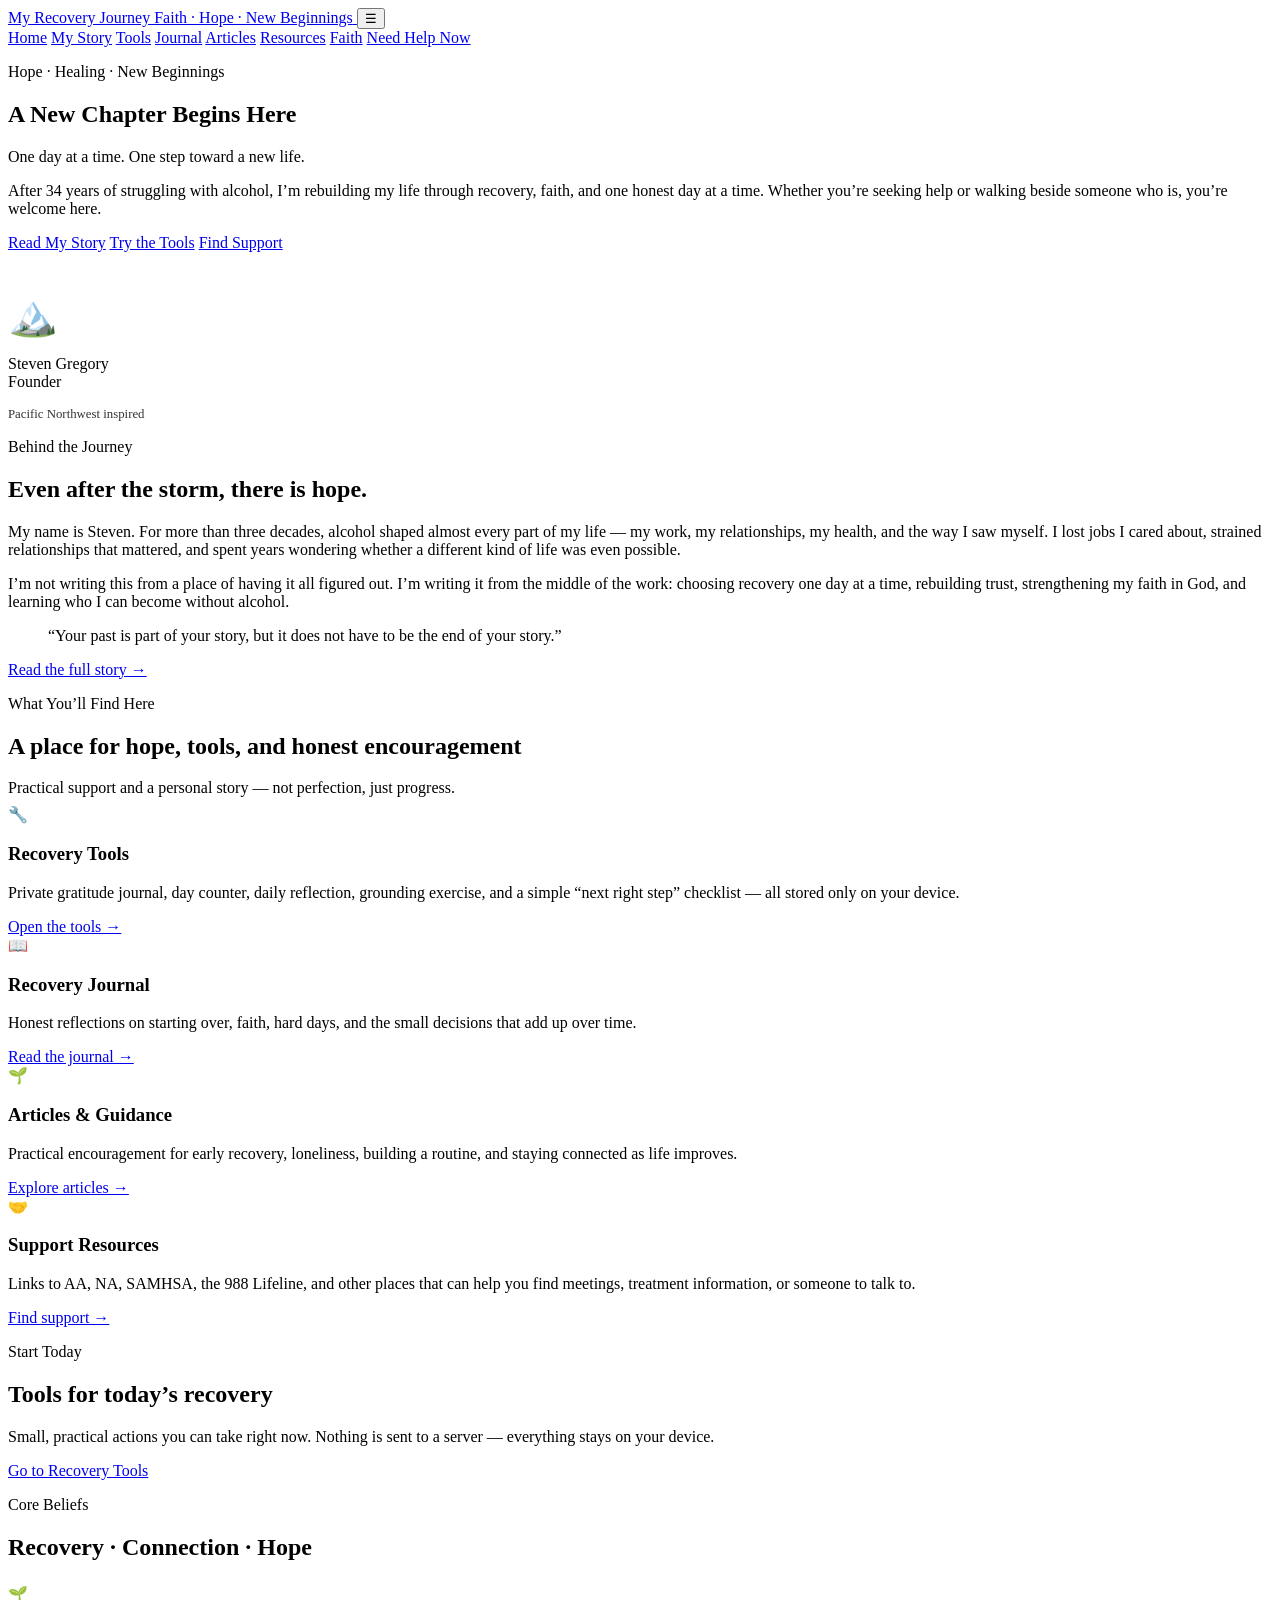
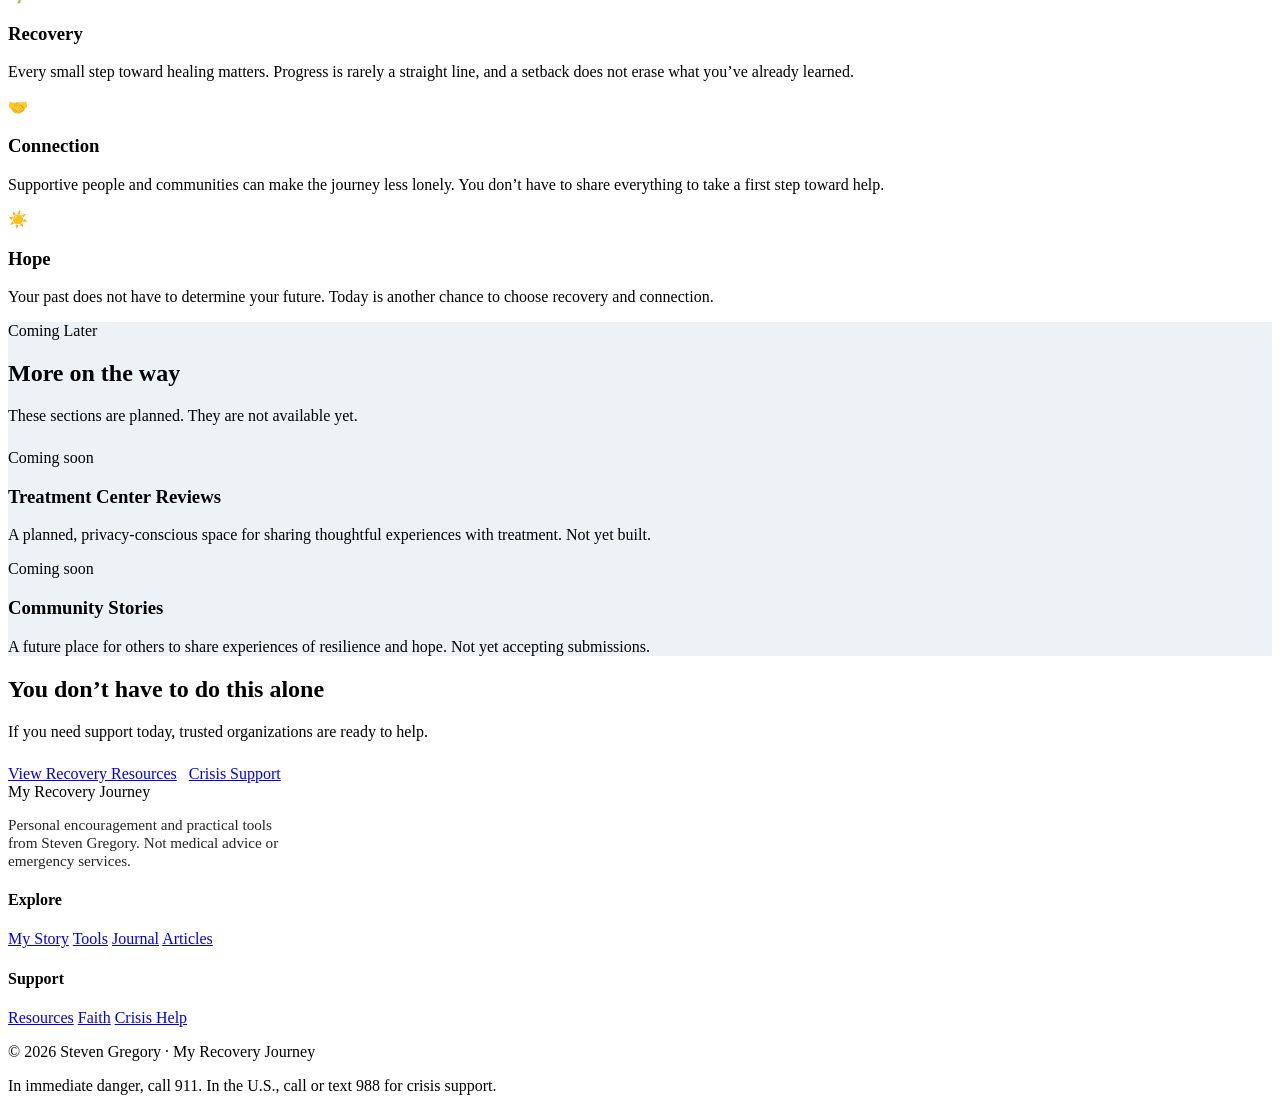
==== index.html @ 83e6e10f "Add files via upload" ====
<!DOCTYPE html>
<html lang="en">
<head>
  <meta charset="UTF-8" />
  <meta name="viewport" content="width=device-width, initial-scale=1" />
  <title>My Recovery Journey | Steven Gregory</title>
  <meta name="description" content="After 34 years with alcohol, Steven is rebuilding his life through recovery, faith, and one honest day at a time. Practical tools, personal story, and resources." />
  <link rel="stylesheet" href="css/styles.css" />
</head>
<body>
  <header class="site-header">
    <div class="container header-inner">
      <a href="index.html" class="logo">
        My Recovery Journey
        <span>Faith · Hope · New Beginnings</span>
      </a>
      <button class="nav-toggle" aria-label="Menu" aria-expanded="false">☰</button>
      <nav class="main-nav">
        <a href="index.html">Home</a>
        <a href="my-journey.html">My Story</a>
        <a href="recovery-tools.html">Tools</a>
        <a href="journal.html">Journal</a>
        <a href="articles.html">Articles</a>
        <a href="resources.html">Resources</a>
        <a href="faith.html">Faith</a>
        <a href="resources.html#crisis" class="crisis-btn">Need Help Now</a>
      </nav>
    </div>
  </header>

  <section class="hero">
    <div class="container hero-content">
      <p class="hero-tag">Hope · Healing · New Beginnings</p>
      <h1>A New Chapter Begins Here</h1>
      <p class="tagline">One day at a time. One step toward a new life.</p>
      <p class="intro">
        After 34 years of struggling with alcohol, I’m rebuilding my life through recovery, faith, and one honest day at a time. Whether you’re seeking help or walking beside someone who is, you’re welcome here.
      </p>
      <div class="hero-actions">
        <a href="my-journey.html" class="btn btn-primary">Read My Story</a>
        <a href="recovery-tools.html" class="btn btn-secondary">Try the Tools</a>
        <a href="resources.html" class="btn btn-secondary">Find Support</a>
      </div>
    </div>
  </section>

  <section class="story-section">
    <div class="container">
      <div class="story-grid">
        <div class="story-photo">
          <div class="placeholder">
            <p style="font-size:2.5rem;margin-bottom:0.5rem;">🏔️</p>
            <p>Steven Gregory<br />Founder</p>
            <p style="font-size:0.8rem;margin-top:0.75rem;opacity:0.8;">Pacific Northwest inspired</p>
          </div>
        </div>
        <div class="story-content">
          <p class="section-label">Behind the Journey</p>
          <h2>Even after the storm, there is hope.</h2>
          <p>
            My name is Steven. For more than three decades, alcohol shaped almost every part of my life — my work, my relationships, my health, and the way I saw myself. I lost jobs I cared about, strained relationships that mattered, and spent years wondering whether a different kind of life was even possible.
          </p>
          <p>
            I’m not writing this from a place of having it all figured out. I’m writing it from the middle of the work: choosing recovery one day at a time, rebuilding trust, strengthening my faith in God, and learning who I can become without alcohol.
          </p>
          <blockquote>
            “Your past is part of your story, but it does not have to be the end of your story.”
          </blockquote>
          <a href="my-journey.html" class="btn btn-outline">Read the full story →</a>
        </div>
      </div>
    </div>
  </section>

  <section>
    <div class="container">
      <p class="section-label text-center">What You’ll Find Here</p>
      <h2 class="text-center">A place for hope, tools, and honest encouragement</h2>
      <p class="lead text-center" style="margin: 0 auto 0.5rem;">Practical support and a personal story — not perfection, just progress.</p>

      <div class="card-grid">
        <div class="card">
          <div class="card-icon">🔧</div>
          <h3>Recovery Tools</h3>
          <p>Private gratitude journal, day counter, daily reflection, grounding exercise, and a simple “next right step” checklist — all stored only on your device.</p>
          <a href="recovery-tools.html" class="card-link">Open the tools →</a>
        </div>
        <div class="card">
          <div class="card-icon">📖</div>
          <h3>Recovery Journal</h3>
          <p>Honest reflections on starting over, faith, hard days, and the small decisions that add up over time.</p>
          <a href="journal.html" class="card-link">Read the journal →</a>
        </div>
        <div class="card">
          <div class="card-icon">🌱</div>
          <h3>Articles &amp; Guidance</h3>
          <p>Practical encouragement for early recovery, loneliness, building a routine, and staying connected as life improves.</p>
          <a href="articles.html" class="card-link">Explore articles →</a>
        </div>
        <div class="card">
          <div class="card-icon">🤝</div>
          <h3>Support Resources</h3>
          <p>Links to AA, NA, SAMHSA, the 988 Lifeline, and other places that can help you find meetings, treatment information, or someone to talk to.</p>
          <a href="resources.html" class="card-link">Find support →</a>
        </div>
      </div>
    </div>
  </section>

  <section class="tools-section">
    <div class="container">
      <p class="section-label">Start Today</p>
      <h2>Tools for today’s recovery</h2>
      <p class="lead">Small, practical actions you can take right now. Nothing is sent to a server — everything stays on your device.</p>
      <div class="mt-3">
        <a href="recovery-tools.html" class="btn btn-primary">Go to Recovery Tools</a>
      </div>
    </div>
  </section>

  <section>
    <div class="container">
      <p class="section-label">Core Beliefs</p>
      <h2>Recovery · Connection · Hope</h2>
      <div class="card-grid" style="margin-top:1.5rem;">
        <div class="card">
          <div class="card-icon">🌱</div>
          <h3>Recovery</h3>
          <p>Every small step toward healing matters. Progress is rarely a straight line, and a setback does not erase what you’ve already learned.</p>
        </div>
        <div class="card">
          <div class="card-icon">🤝</div>
          <h3>Connection</h3>
          <p>Supportive people and communities can make the journey less lonely. You don’t have to share everything to take a first step toward help.</p>
        </div>
        <div class="card">
          <div class="card-icon">☀️</div>
          <h3>Hope</h3>
          <p>Your past does not have to determine your future. Today is another chance to choose recovery and connection.</p>
        </div>
      </div>
    </div>
  </section>

  <section style="background:#edf2f7;">
    <div class="container text-center">
      <p class="section-label">Coming Later</p>
      <h2>More on the way</h2>
      <p class="lead" style="margin:0 auto 1.5rem;">These sections are planned. They are not available yet.</p>
      <div class="card-grid">
        <div class="card coming-soon">
          <span class="badge">Coming soon</span>
          <h3 class="mt-2">Treatment Center Reviews</h3>
          <p>A planned, privacy-conscious space for sharing thoughtful experiences with treatment. Not yet built.</p>
        </div>
        <div class="card coming-soon">
          <span class="badge">Coming soon</span>
          <h3 class="mt-2">Community Stories</h3>
          <p>A future place for others to share experiences of resilience and hope. Not yet accepting submissions.</p>
        </div>
      </div>
    </div>
  </section>

  <section>
    <div class="container text-center">
      <h2>You don’t have to do this alone</h2>
      <p class="lead" style="margin:0 auto 1.5rem;">If you need support today, trusted organizations are ready to help.</p>
      <a href="resources.html" class="btn btn-primary">View Recovery Resources</a>
      <a href="resources.html#crisis" class="btn btn-teal-outline" style="margin-left:0.5rem;">Crisis Support</a>
    </div>
  </section>

  <footer class="site-footer">
    <div class="container">
      <div class="footer-grid">
        <div>
          <div class="footer-brand">My Recovery Journey</div>
          <p style="font-size:0.95rem;opacity:0.85;max-width:280px;">
            Personal encouragement and practical tools from Steven Gregory. Not medical advice or emergency services.
          </p>
        </div>
        <div class="footer-links">
          <h4>Explore</h4>
          <a href="my-journey.html">My Story</a>
          <a href="recovery-tools.html">Tools</a>
          <a href="journal.html">Journal</a>
          <a href="articles.html">Articles</a>
        </div>
        <div class="footer-links">
          <h4>Support</h4>
          <a href="resources.html">Resources</a>
          <a href="faith.html">Faith</a>
          <a href="resources.html#crisis">Crisis Help</a>
        </div>
      </div>
      <div class="footer-bottom">
        <p>© 2026 Steven Gregory · My Recovery Journey</p>
        <p style="margin-top:0.35rem;">In immediate danger, call 911. In the U.S., call or text 988 for crisis support.</p>
      </div>
    </div>
  </footer>

  <script src="js/main.js"></script>
</body>
</html>
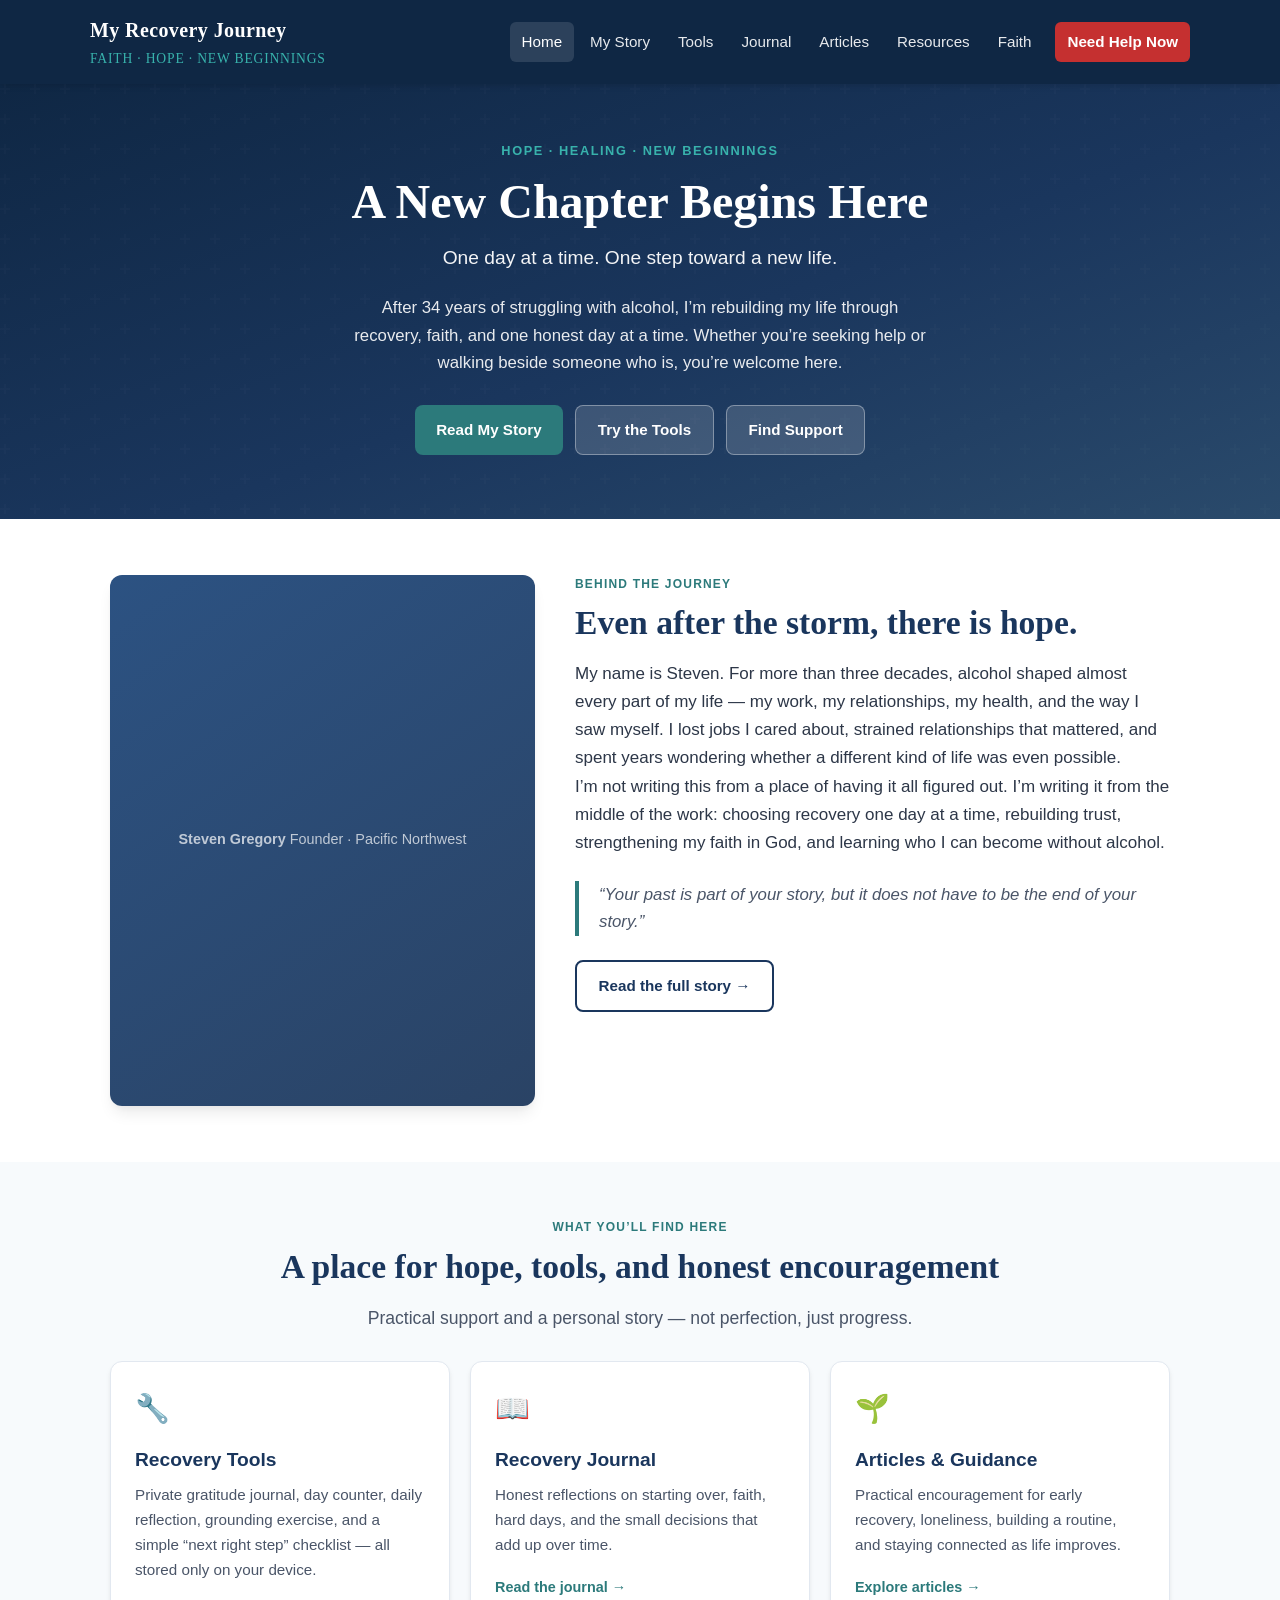
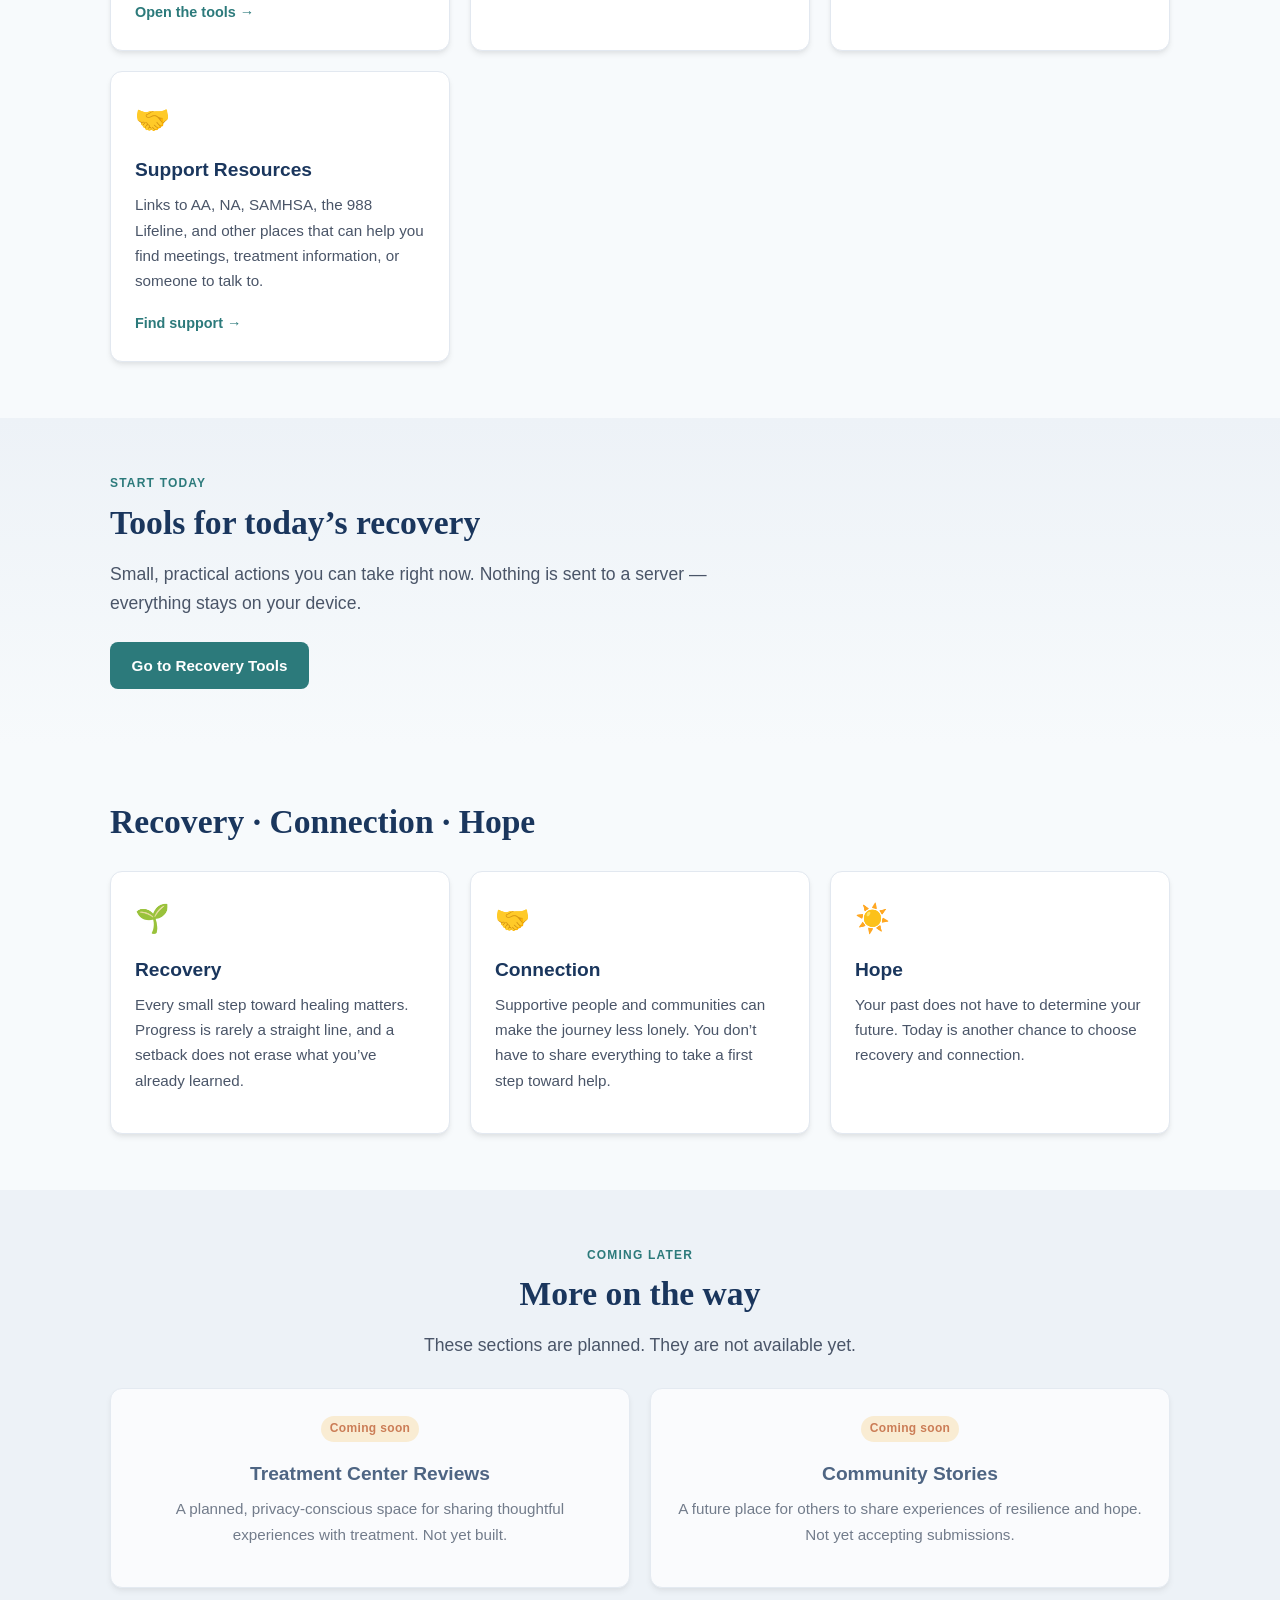
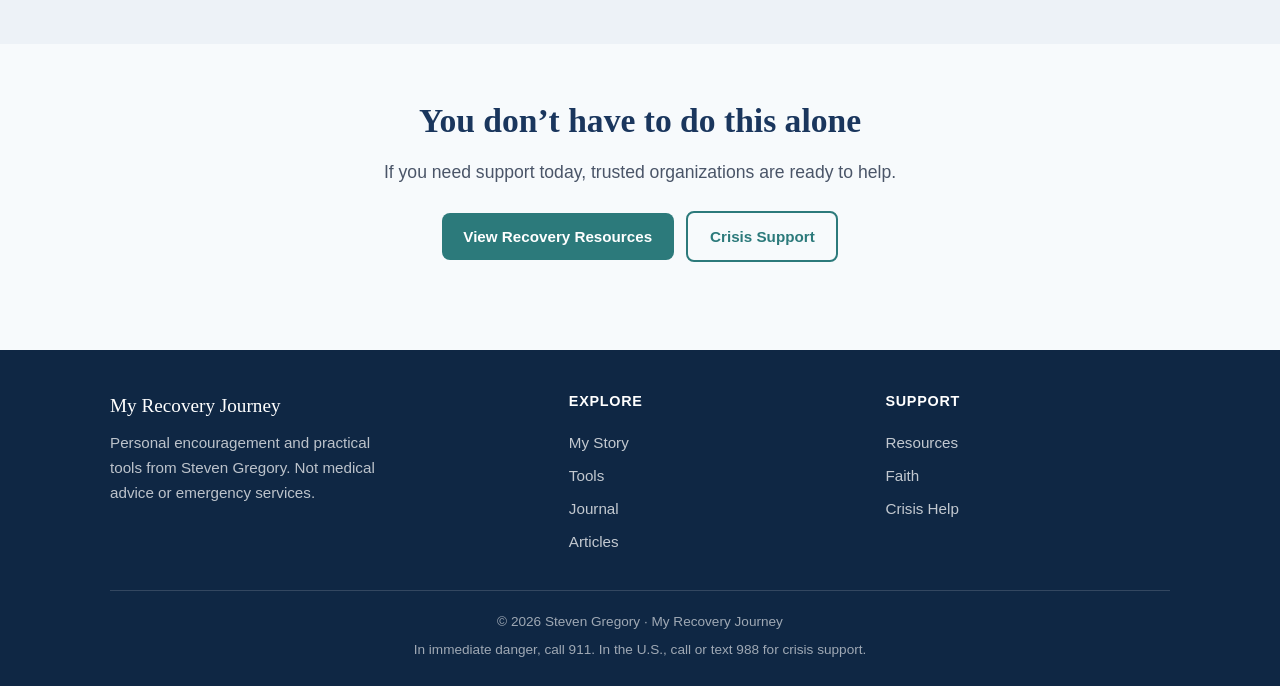
==== commit 50bd3534: "Add files via upload" ====
--- a/index.html
+++ b/index.html
@@ -48,10 +48,9 @@
     <div class="container">
       <div class="story-grid">
         <div class="story-photo">
-          <div class="placeholder">
-            <p style="font-size:2.5rem;margin-bottom:0.5rem;">🏔️</p>
-            <p>Steven Gregory<br />Founder</p>
-            <p style="font-size:0.8rem;margin-top:0.75rem;opacity:0.8;">Pacific Northwest inspired</p>
+          <div class="photo-caption">
+            <strong>Steven Gregory</strong>
+            Founder · Pacific Northwest
           </div>
         </div>
         <div class="story-content">
@@ -118,11 +117,10 @@
     </div>
   </section>
 
-  <section>
-    <div class="container">
-      <p class="section-label">Core Beliefs</p>
+  <section class="values-strip">
+    <div class="container">
       <h2>Recovery · Connection · Hope</h2>
-      <div class="card-grid" style="margin-top:1.5rem;">
+      <div class="card-grid">
         <div class="card">
           <div class="card-icon">🌱</div>
           <h3>Recovery</h3>
--- a/css/styles.css
+++ b/css/styles.css
@@ -0,0 +1,871 @@
+/* My Recovery Journey - Main Styles */
+
+:root {
+  --navy: #1a365d;
+  --navy-dark: #0f2744;
+  --teal: #2c7a7b;
+  --teal-light: #38b2ac;
+  --cream: #f7fafc;
+  --warm-white: #ffffff;
+  --text: #2d3748;
+  --text-muted: #4a5568;
+  --border: #e2e8f0;
+  --success: #276749;
+  --warning: #c05621;
+  --shadow: 0 4px 6px -1px rgba(0, 0, 0, 0.08), 0 2px 4px -1px rgba(0, 0, 0, 0.04);
+  --shadow-lg: 0 10px 15px -3px rgba(0, 0, 0, 0.08), 0 4px 6px -2px rgba(0, 0, 0, 0.04);
+  --radius: 12px;
+  --font-serif: "Georgia", "Times New Roman", serif;
+  --font-sans: -apple-system, BlinkMacSystemFont, "Segoe UI", Roboto, "Helvetica Neue", Arial, sans-serif;
+}
+
+* {
+  box-sizing: border-box;
+  margin: 0;
+  padding: 0;
+}
+
+html {
+  scroll-behavior: smooth;
+}
+
+body {
+  font-family: var(--font-sans);
+  color: var(--text);
+  background: var(--cream);
+  line-height: 1.65;
+  font-size: 17px;
+}
+
+img {
+  max-width: 100%;
+  height: auto;
+  display: block;
+}
+
+a {
+  color: var(--teal);
+  text-decoration: none;
+  transition: color 0.2s ease;
+}
+
+a:hover {
+  color: var(--navy);
+}
+
+/* ========== Layout ========== */
+
+.container {
+  width: 100%;
+  max-width: 1100px;
+  margin: 0 auto;
+  padding: 0 1.25rem;
+}
+
+.container-narrow {
+  max-width: 720px;
+}
+
+/* ========== Header / Nav ========== */
+
+.site-header {
+  background: var(--navy-dark);
+  color: white;
+  position: sticky;
+  top: 0;
+  z-index: 100;
+  box-shadow: var(--shadow);
+}
+
+.header-inner {
+  display: flex;
+  align-items: center;
+  justify-content: space-between;
+  padding: 0.85rem 0;
+  gap: 1rem;
+}
+
+.logo {
+  font-family: var(--font-serif);
+  font-size: 1.25rem;
+  font-weight: 600;
+  color: white;
+  letter-spacing: 0.02em;
+}
+
+.logo span {
+  color: var(--teal-light);
+  font-weight: 400;
+  font-size: 0.85rem;
+  display: block;
+  letter-spacing: 0.06em;
+  text-transform: uppercase;
+  margin-top: 1px;
+}
+
+.nav-toggle {
+  display: none;
+  background: transparent;
+  border: 1px solid rgba(255,255,255,0.3);
+  color: white;
+  padding: 0.4rem 0.7rem;
+  border-radius: 6px;
+  cursor: pointer;
+  font-size: 1.1rem;
+}
+
+.main-nav {
+  display: flex;
+  align-items: center;
+  gap: 0.25rem;
+}
+
+.main-nav a {
+  color: rgba(255,255,255,0.9);
+  padding: 0.45rem 0.75rem;
+  border-radius: 6px;
+  font-size: 0.95rem;
+  font-weight: 500;
+}
+
+.main-nav a:hover,
+.main-nav a.active {
+  background: rgba(255,255,255,0.12);
+  color: white;
+}
+
+.crisis-btn {
+  background: #c53030 !important;
+  color: white !important;
+  font-weight: 600 !important;
+  margin-left: 0.5rem;
+}
+
+.crisis-btn:hover {
+  background: #9b2c2c !important;
+}
+
+/* ========== Hero ========== */
+
+.hero {
+  background: linear-gradient(160deg, var(--navy-dark) 0%, var(--navy) 55%, #2a4a6b 100%);
+  color: white;
+  padding: 3.5rem 0 4rem;
+  text-align: center;
+  position: relative;
+  overflow: hidden;
+}
+
+.hero::before {
+  content: "";
+  position: absolute;
+  inset: 0;
+  background: url("data:image/svg+xml,%3Csvg width='60' height='60' viewBox='0 0 60 60' xmlns='http://www.w3.org/2000/svg'%3E%3Cg fill='none' fill-rule='evenodd'%3E%3Cg fill='%23ffffff' fill-opacity='0.03'%3E%3Cpath d='M36 34v-4h-2v4h-4v2h4v4h2v-4h4v-2h-4zm0-30V0h-2v4h-4v2h4v4h2V6h4V4h-4zM6 34v-4H4v4H0v2h4v4h2v-4h4v-2H6zM6 4V0H4v4H0v2h4v4h2V6h4V4H6z'/%3E%3C/g%3E%3C/g%3E%3C/svg%3E");
+  opacity: 0.5;
+}
+
+.hero-content {
+  position: relative;
+  z-index: 1;
+}
+
+.hero-tag {
+  font-size: 0.8rem;
+  letter-spacing: 0.12em;
+  text-transform: uppercase;
+  color: var(--teal-light);
+  margin-bottom: 0.75rem;
+  font-weight: 600;
+}
+
+.hero h1 {
+  font-family: var(--font-serif);
+  font-size: clamp(2rem, 5vw, 3rem);
+  font-weight: 600;
+  line-height: 1.2;
+  margin-bottom: 0.75rem;
+}
+
+.hero .tagline {
+  font-size: 1.2rem;
+  opacity: 0.95;
+  margin-bottom: 1.25rem;
+  font-weight: 500;
+}
+
+.hero p.intro {
+  max-width: 580px;
+  margin: 0 auto 1.75rem;
+  opacity: 0.9;
+  font-size: 1.05rem;
+}
+
+.hero-actions {
+  display: flex;
+  flex-wrap: wrap;
+  gap: 0.75rem;
+  justify-content: center;
+}
+
+/* ========== Buttons ========== */
+
+.btn {
+  display: inline-flex;
+  align-items: center;
+  justify-content: center;
+  gap: 0.4rem;
+  padding: 0.7rem 1.35rem;
+  border-radius: 8px;
+  font-weight: 600;
+  font-size: 0.95rem;
+  border: none;
+  cursor: pointer;
+  transition: all 0.2s ease;
+  text-decoration: none;
+}
+
+.btn-primary {
+  background: var(--teal);
+  color: white;
+}
+
+.btn-primary:hover {
+  background: #238e8f;
+  color: white;
+}
+
+.btn-secondary {
+  background: rgba(255,255,255,0.15);
+  color: white;
+  border: 1px solid rgba(255,255,255,0.35);
+}
+
+.btn-secondary:hover {
+  background: rgba(255,255,255,0.25);
+  color: white;
+}
+
+.btn-outline {
+  background: transparent;
+  color: var(--navy);
+  border: 2px solid var(--navy);
+}
+
+.btn-outline:hover {
+  background: var(--navy);
+  color: white;
+}
+
+.btn-teal-outline {
+  background: transparent;
+  color: var(--teal);
+  border: 2px solid var(--teal);
+}
+
+.btn-teal-outline:hover {
+  background: var(--teal);
+  color: white;
+}
+
+.btn-sm {
+  padding: 0.45rem 0.9rem;
+  font-size: 0.875rem;
+}
+
+/* ========== Sections ========== */
+
+section {
+  padding: 3.5rem 0;
+}
+
+.section-label {
+  font-size: 0.75rem;
+  letter-spacing: 0.1em;
+  text-transform: uppercase;
+  color: var(--teal);
+  font-weight: 700;
+  margin-bottom: 0.5rem;
+}
+
+h2 {
+  font-family: var(--font-serif);
+  font-size: clamp(1.6rem, 3.5vw, 2.1rem);
+  color: var(--navy);
+  margin-bottom: 1rem;
+  line-height: 1.25;
+}
+
+h3 {
+  font-size: 1.2rem;
+  color: var(--navy);
+  margin-bottom: 0.5rem;
+}
+
+.lead {
+  font-size: 1.1rem;
+  color: var(--text-muted);
+  max-width: 640px;
+}
+
+/* ========== Cards ========== */
+
+.card-grid {
+  display: grid;
+  grid-template-columns: repeat(auto-fit, minmax(260px, 1fr));
+  gap: 1.25rem;
+  margin-top: 1.75rem;
+}
+
+.card {
+  background: var(--warm-white);
+  border-radius: var(--radius);
+  padding: 1.5rem;
+  box-shadow: var(--shadow);
+  border: 1px solid var(--border);
+  transition: transform 0.2s ease, box-shadow 0.2s ease;
+}
+
+.card:hover {
+  transform: translateY(-2px);
+  box-shadow: var(--shadow-lg);
+}
+
+.card-icon {
+  font-size: 1.75rem;
+  margin-bottom: 0.75rem;
+}
+
+.card h3 {
+  margin-bottom: 0.4rem;
+}
+
+.card p {
+  color: var(--text-muted);
+  font-size: 0.95rem;
+  margin-bottom: 1rem;
+}
+
+.card a.card-link {
+  font-weight: 600;
+  font-size: 0.9rem;
+  display: inline-flex;
+  align-items: center;
+  gap: 0.3rem;
+}
+
+/* ========== Story / About ========== */
+
+.story-section {
+  background: var(--warm-white);
+}
+
+.story-grid {
+  display: grid;
+  grid-template-columns: 1fr 1.4fr;
+  gap: 2.5rem;
+  align-items: start;
+}
+
+.story-photo {
+  background: linear-gradient(145deg, #2c5282, #2a4365);
+  border-radius: var(--radius);
+  aspect-ratio: 4/5;
+  display: flex;
+  align-items: center;
+  justify-content: center;
+  color: rgba(255,255,255,0.7);
+  font-size: 0.9rem;
+  text-align: center;
+  padding: 1.5rem;
+  box-shadow: var(--shadow-lg);
+}
+
+.story-photo .placeholder {
+  max-width: 180px;
+}
+
+.story-content blockquote {
+  border-left: 4px solid var(--teal);
+  padding-left: 1.25rem;
+  margin: 1.5rem 0;
+  font-style: italic;
+  color: var(--text-muted);
+  font-size: 1.05rem;
+}
+
+.goals-list {
+  display: grid;
+  gap: 1rem;
+  margin-top: 1.5rem;
+}
+
+.goal-item {
+  display: flex;
+  gap: 0.85rem;
+  align-items: flex-start;
+}
+
+.goal-icon {
+  font-size: 1.4rem;
+  flex-shrink: 0;
+  margin-top: 0.1rem;
+}
+
+/* ========== Tools ========== */
+
+.tools-section {
+  background: linear-gradient(180deg, #edf2f7 0%, var(--cream) 100%);
+}
+
+.tool-card {
+  background: var(--warm-white);
+  border-radius: var(--radius);
+  padding: 1.75rem;
+  box-shadow: var(--shadow);
+  border: 1px solid var(--border);
+  margin-bottom: 1.5rem;
+}
+
+.tool-card h3 {
+  display: flex;
+  align-items: center;
+  gap: 0.5rem;
+  margin-bottom: 0.6rem;
+}
+
+.tool-card .privacy-note {
+  font-size: 0.85rem;
+  color: var(--text-muted);
+  background: #edf2f7;
+  padding: 0.75rem 1rem;
+  border-radius: 8px;
+  margin-top: 1rem;
+}
+
+/* Tool interactions */
+
+.journal-area textarea {
+  width: 100%;
+  min-height: 110px;
+  padding: 0.85rem;
+  border: 1px solid var(--border);
+  border-radius: 8px;
+  font-family: inherit;
+  font-size: 1rem;
+  resize: vertical;
+  margin-bottom: 0.75rem;
+}
+
+.journal-area textarea:focus {
+  outline: 2px solid var(--teal-light);
+  border-color: var(--teal);
+}
+
+.journal-actions {
+  display: flex;
+  flex-wrap: wrap;
+  gap: 0.5rem;
+  margin-bottom: 1rem;
+}
+
+.saved-entries {
+  margin-top: 1rem;
+  border-top: 1px solid var(--border);
+  padding-top: 1rem;
+}
+
+.entry-item {
+  background: #f7fafc;
+  padding: 0.85rem 1rem;
+  border-radius: 8px;
+  margin-bottom: 0.5rem;
+  font-size: 0.95rem;
+}
+
+.entry-item .entry-date {
+  font-size: 0.8rem;
+  color: var(--text-muted);
+  margin-bottom: 0.25rem;
+}
+
+.milestone-display {
+  display: grid;
+  grid-template-columns: repeat(3, 1fr);
+  gap: 1rem;
+  text-align: center;
+  margin: 1.25rem 0;
+}
+
+.milestone-box {
+  background: #edf2f7;
+  padding: 1.25rem 0.75rem;
+  border-radius: 10px;
+}
+
+.milestone-box .number {
+  font-size: 2rem;
+  font-weight: 700;
+  color: var(--navy);
+  line-height: 1.1;
+}
+
+.milestone-box .label {
+  font-size: 0.85rem;
+  color: var(--text-muted);
+  margin-top: 0.25rem;
+}
+
+.date-input-row {
+  display: flex;
+  flex-wrap: wrap;
+  gap: 0.75rem;
+  align-items: center;
+  margin-bottom: 0.75rem;
+}
+
+.date-input-row input[type="date"] {
+  padding: 0.55rem 0.75rem;
+  border: 1px solid var(--border);
+  border-radius: 8px;
+  font-size: 1rem;
+}
+
+.checklist {
+  list-style: none;
+  margin: 1rem 0;
+}
+
+.checklist li {
+  display: flex;
+  align-items: flex-start;
+  gap: 0.75rem;
+  padding: 0.7rem 0.85rem;
+  border-radius: 8px;
+  margin-bottom: 0.4rem;
+  background: #f7fafc;
+  cursor: pointer;
+  transition: background 0.15s;
+}
+
+.checklist li:hover {
+  background: #edf2f7;
+}
+
+.checklist li.checked {
+  background: #e6fffa;
+  text-decoration: line-through;
+  color: var(--text-muted);
+}
+
+.checklist input[type="checkbox"] {
+  width: 1.15rem;
+  height: 1.15rem;
+  margin-top: 0.15rem;
+  accent-color: var(--teal);
+  cursor: pointer;
+}
+
+.reflection-box {
+  background: #edf2f7;
+  border-radius: 10px;
+  padding: 1.5rem;
+  margin: 1rem 0;
+  min-height: 100px;
+}
+
+.reflection-box .question {
+  font-weight: 600;
+  color: var(--navy);
+  margin-top: 0.75rem;
+}
+
+.grounding-steps {
+  counter-reset: step;
+  list-style: none;
+  margin: 1rem 0;
+}
+
+.grounding-steps li {
+  counter-increment: step;
+  padding: 0.85rem 1rem 0.85rem 3.2rem;
+  position: relative;
+  background: #f7fafc;
+  border-radius: 8px;
+  margin-bottom: 0.5rem;
+}
+
+.grounding-steps li::before {
+  content: counter(step);
+  position: absolute;
+  left: 0.85rem;
+  top: 50%;
+  transform: translateY(-50%);
+  width: 1.6rem;
+  height: 1.6rem;
+  background: var(--teal);
+  color: white;
+  border-radius: 50%;
+  display: flex;
+  align-items: center;
+  justify-content: center;
+  font-weight: 700;
+  font-size: 0.85rem;
+}
+
+/* ========== Resources ========== */
+
+.resource-list {
+  display: grid;
+  gap: 1rem;
+  margin-top: 1.5rem;
+}
+
+.resource-item {
+  background: var(--warm-white);
+  border: 1px solid var(--border);
+  border-radius: var(--radius);
+  padding: 1.25rem 1.5rem;
+  display: flex;
+  flex-wrap: wrap;
+  justify-content: space-between;
+  align-items: center;
+  gap: 1rem;
+}
+
+.resource-item h3 {
+  margin-bottom: 0.25rem;
+}
+
+.resource-item p {
+  color: var(--text-muted);
+  font-size: 0.95rem;
+}
+
+.crisis-banner {
+  background: #fff5f5;
+  border: 1px solid #feb2b2;
+  border-radius: var(--radius);
+  padding: 1.25rem 1.5rem;
+  margin: 1.5rem 0;
+}
+
+.crisis-banner strong {
+  color: #c53030;
+}
+
+/* ========== Journal / Blog ========== */
+
+.post-list {
+  display: grid;
+  gap: 1.5rem;
+  margin-top: 1.5rem;
+}
+
+.post-card {
+  background: var(--warm-white);
+  border-radius: var(--radius);
+  padding: 1.75rem;
+  box-shadow: var(--shadow);
+  border: 1px solid var(--border);
+}
+
+.post-meta {
+  font-size: 0.85rem;
+  color: var(--text-muted);
+  margin-bottom: 0.5rem;
+}
+
+.post-card h2 {
+  font-size: 1.4rem;
+  margin-bottom: 0.75rem;
+}
+
+.post-card .excerpt {
+  color: var(--text-muted);
+  margin-bottom: 1rem;
+}
+
+/* ========== Footer ========== */
+
+.site-footer {
+  background: var(--navy-dark);
+  color: rgba(255,255,255,0.85);
+  padding: 2.5rem 0 1.5rem;
+  margin-top: 2rem;
+}
+
+.footer-grid {
+  display: grid;
+  grid-template-columns: 1.5fr 1fr 1fr;
+  gap: 2rem;
+  margin-bottom: 2rem;
+}
+
+.footer-brand {
+  font-family: var(--font-serif);
+  font-size: 1.2rem;
+  color: white;
+  margin-bottom: 0.5rem;
+}
+
+.footer-links h4 {
+  color: white;
+  font-size: 0.9rem;
+  margin-bottom: 0.75rem;
+  text-transform: uppercase;
+  letter-spacing: 0.05em;
+}
+
+.footer-links a {
+  display: block;
+  color: rgba(255,255,255,0.75);
+  padding: 0.25rem 0;
+  font-size: 0.95rem;
+}
+
+.footer-links a:hover {
+  color: white;
+}
+
+.footer-bottom {
+  border-top: 1px solid rgba(255,255,255,0.15);
+  padding-top: 1.25rem;
+  font-size: 0.85rem;
+  color: rgba(255,255,255,0.6);
+  text-align: center;
+}
+
+/* ========== Utilities ========== */
+
+.text-center { text-align: center; }
+.mt-1 { margin-top: 0.5rem; }
+.mt-2 { margin-top: 1rem; }
+.mt-3 { margin-top: 1.5rem; }
+.mb-2 { margin-bottom: 1rem; }
+.muted { color: var(--text-muted); }
+
+.badge {
+  display: inline-block;
+  background: #e6fffa;
+  color: var(--teal);
+  font-size: 0.75rem;
+  font-weight: 600;
+  padding: 0.2rem 0.55rem;
+  border-radius: 999px;
+  letter-spacing: 0.03em;
+}
+
+.coming-soon {
+  opacity: 0.75;
+  position: relative;
+}
+
+.coming-soon .badge {
+  background: #feebc8;
+  color: #c05621;
+}
+
+/* ========== Page-specific ========== */
+
+.page-hero {
+  background: var(--navy);
+  color: white;
+  padding: 2.25rem 0;
+  text-align: center;
+}
+
+.page-hero h1 {
+  font-family: var(--font-serif);
+  font-size: clamp(1.75rem, 4vw, 2.4rem);
+  margin-bottom: 0.4rem;
+}
+
+.page-hero p {
+  opacity: 0.9;
+  max-width: 520px;
+  margin: 0 auto;
+}
+
+.content-block {
+  background: var(--warm-white);
+  border-radius: var(--radius);
+  padding: 2rem;
+  box-shadow: var(--shadow);
+  border: 1px solid var(--border);
+  margin-bottom: 1.5rem;
+}
+
+.content-block p + p {
+  margin-top: 1rem;
+}
+
+/* ========== Responsive ========== */
+
+@media (max-width: 800px) {
+  .nav-toggle {
+    display: block;
+  }
+
+  .main-nav {
+    display: none;
+    position: absolute;
+    top: 100%;
+    left: 0;
+    right: 0;
+    background: var(--navy-dark);
+    flex-direction: column;
+    padding: 0.75rem;
+    gap: 0.25rem;
+    box-shadow: var(--shadow-lg);
+  }
+
+  .main-nav.open {
+    display: flex;
+  }
+
+  .main-nav a {
+    width: 100%;
+    padding: 0.7rem 1rem;
+  }
+
+  .crisis-btn {
+    margin-left: 0;
+    margin-top: 0.25rem;
+  }
+
+  .story-grid {
+    grid-template-columns: 1fr;
+  }
+
+  .story-photo {
+    aspect-ratio: 16/9;
+    max-height: 220px;
+  }
+
+  .footer-grid {
+    grid-template-columns: 1fr;
+    gap: 1.5rem;
+  }
+
+  .milestone-display {
+    grid-template-columns: 1fr;
+  }
+
+  .hero {
+    padding: 2.5rem 0 3rem;
+  }
+}
+
+@media (max-width: 480px) {
+  body {
+    font-size: 16px;
+  }
+
+  .hero-actions {
+    flex-direction: column;
+  }
+
+  .btn {
+    width: 100%;
+  }
+}
